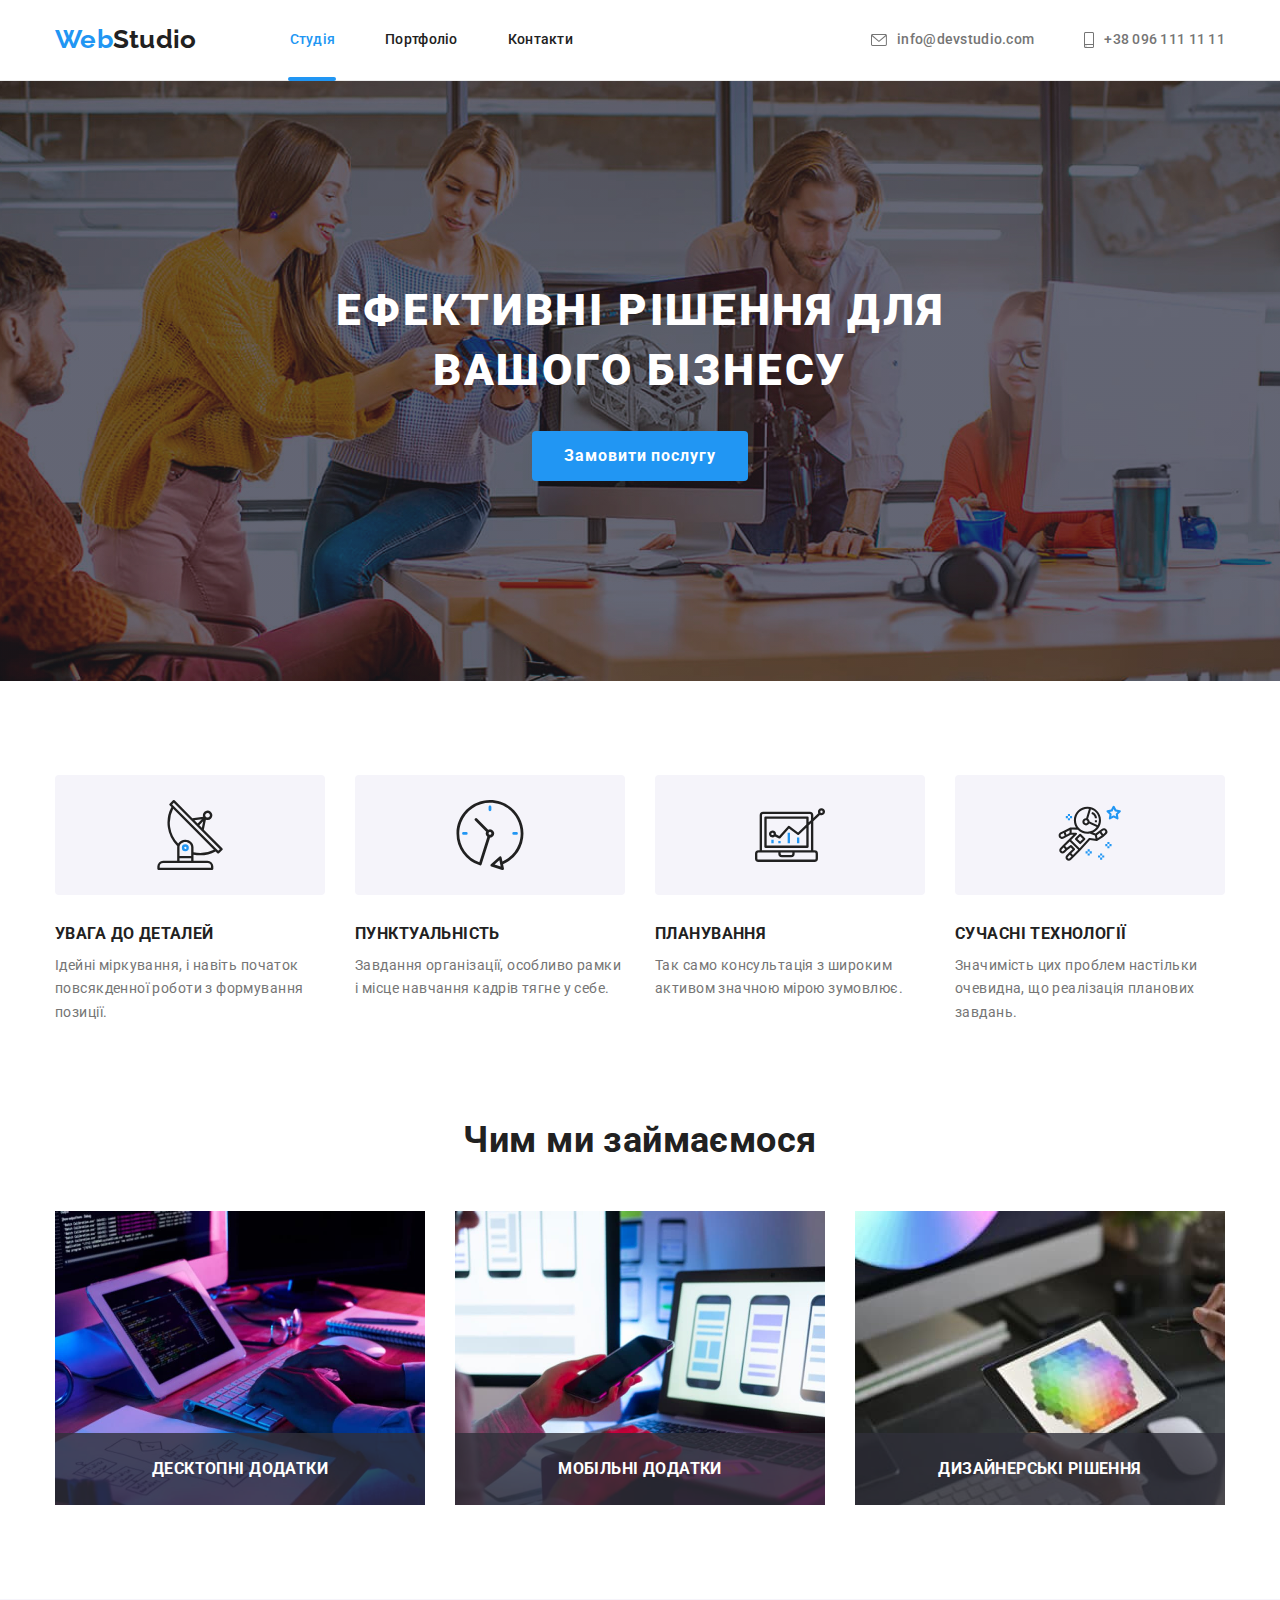
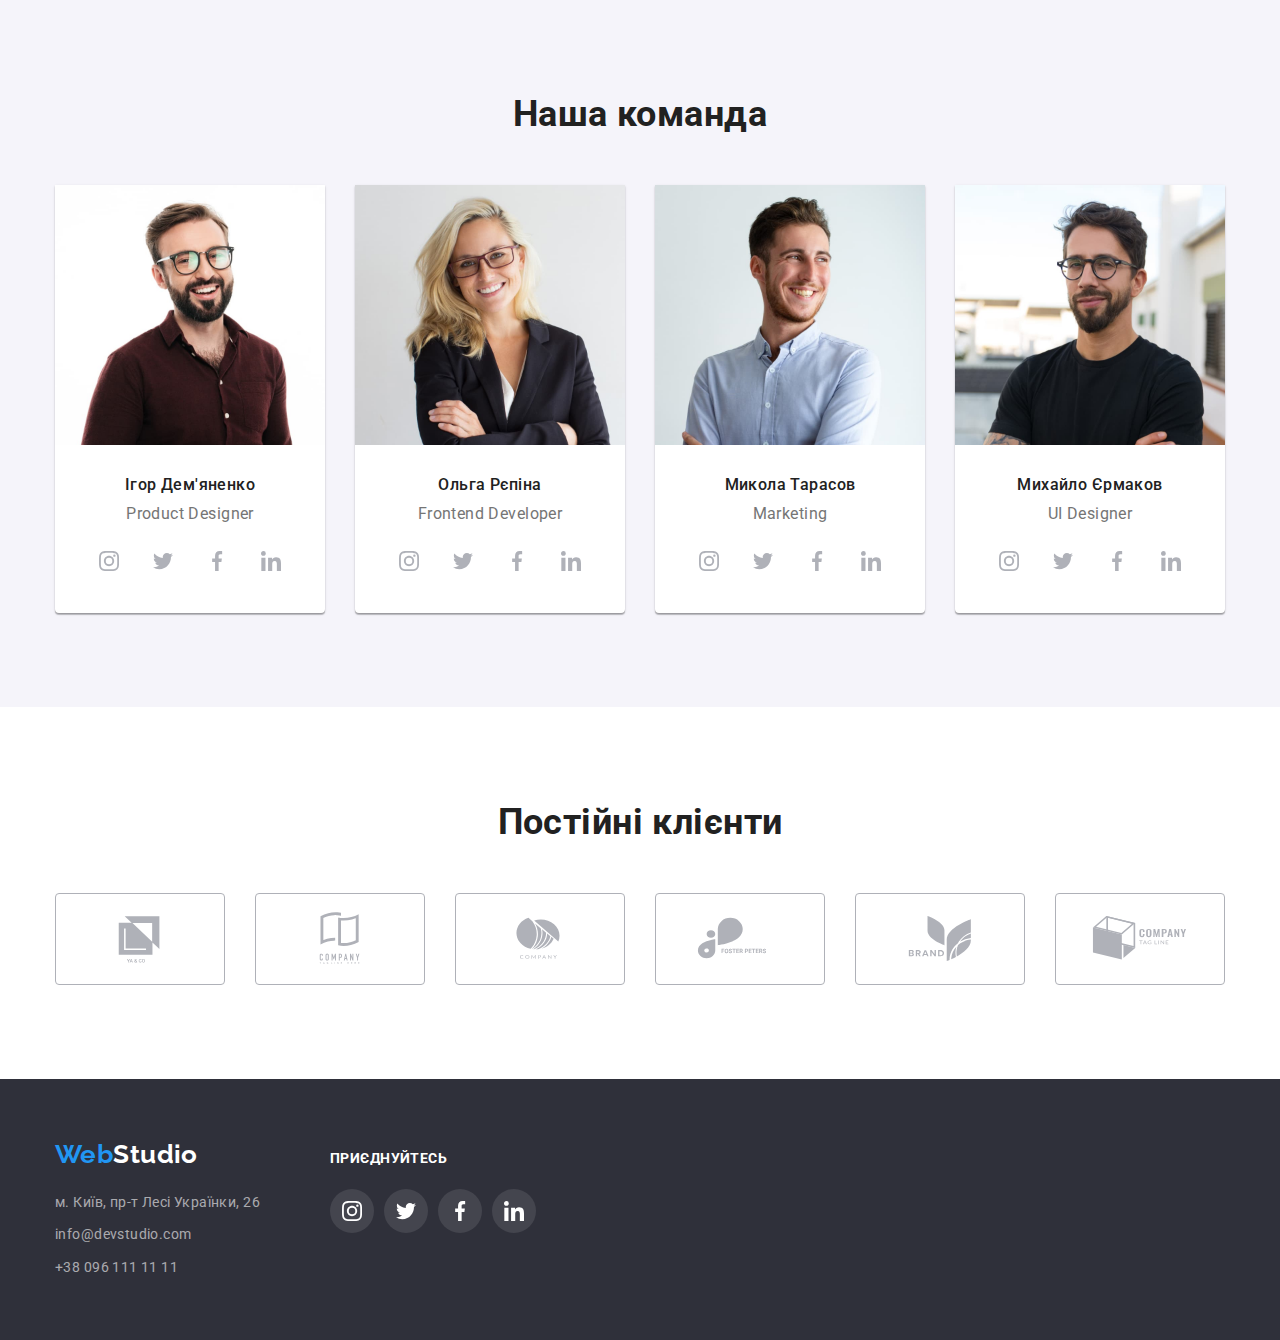
==== index.html @ 218846e5 "зробила модальне вікно" ====
<!DOCTYPE html>
<html lang="uk">
  <head>
    <meta charset="UTF-8" />
    <meta http-equiv="X-UA-Compatible" content="IE=edge" />
    <meta name="viewport" content="width=device-width, initial-scale=1.0" />
    <title>WebStudio</title>
    <link
      href="https://fonts.googleapis.com/css2?family=Raleway:wght@700&family=Roboto:wght@400;500;700;900&display=swap"
      rel="stylesheet"
    />
    <link
      rel="stylesheet"
      href="https://cdnjs.cloudflare.com/ajax/libs/modern-normalize/1.1.0/modern-normalize.min.css"
    />
    <link rel="stylesheet" href="./css/styles.css" />
  </head>
  <body>
    <header class="header">
      <div class="container main-nav">
        <nav class="nav">
          <a href="./index.html" class="logo link"
            >Web<span class="logo-header">Studio</span></a
          >
          <ul class="nav-list lists">
            <li class="nav-item">
              <a href="./index.html" class="nav-link link current">Студія</a>
            </li>
            <li class="nav-item">
              <a href="./portfolio.html" class="nav-link link">Портфоліо</a>
            </li>
            <li class="nav-item">
              <a href="" class="nav-link link">Контакти</a>
            </li>
          </ul>
        </nav>
        <ul class="auth-list lists">
          <li class="contact-item">
            <a href="mailto:info@devstudio.com" class="contact-link link">
              <svg class="mail-icon">
                <use href="./images/icons.svg#icon-mail-icon"></use>
              </svg>
              info@devstudio.com</a
            >
          </li>
          <li class="contact-item">
            <a href="tel:+380961111111" class="contact-link link"
              ><svg class="phone-icon">
                <use href="./images/icons.svg#icon-phone-icon"></use>
              </svg>
              +38 096 111 11 11</a
            >
          </li>
        </ul>
      </div>
    </header>
    <main>
      <section class="hero">
        <h1 class="hero-title">Ефективні рішення для вашого бізнесу</h1>
        <button type="button" class="hero-btn" data-modal-open>
          Замовити послугу
        </button>
      </section>
      <section class="features section">
        <div class="container">
          <h2 class="visually-hidden">Особливості</h2>
          <ul class="feature-list lists">
            <li class="feat-item">
              <div class="icon-box">
                <svg class="feat-icon">
                  <use href="./images/icons.svg#icon-feature-icon-1"></use>
                </svg>
              </div>
              <h3 class="feat-title">Увага до деталей</h3>
              <p class="feat-desc">
                Ідейні міркування, і навіть початок повсякденної роботи з
                формування позиції.
              </p>
            </li>
            <li class="feat-item">
              <div class="icon-box">
                <svg class="feat-icon">
                  <use href="./images/icons.svg#icon-feature-icon-2"></use>
                </svg>
              </div>
              <h3 class="feat-title">Пунктуальність</h3>
              <p class="feat-desc">
                Завдання організації, особливо рамки і місце навчання кадрів
                тягне у себе.
              </p>
            </li>
            <li class="feat-item">
              <div class="icon-box">
                <svg class="feat-icon">
                  <use href="./images/icons.svg#icon-feature-icon-3"></use>
                </svg>
              </div>
              <h3 class="feat-title">Планування</h3>
              <p class="feat-desc">
                Так само консультація з широким активом значною мірою зумовлює.
              </p>
            </li>
            <li class="feat-item">
              <div class="icon-box">
                <svg class="feat-icon">
                  <use href="./images/icons.svg#icon-feature-icon-4"></use>
                </svg>
              </div>
              <h3 class="feat-title">Сучасні технології</h3>
              <p class="feat-desc">
                Значимість цих проблем настільки очевидна, що реалізація
                планових завдань.
              </p>
            </li>
          </ul>
        </div>
      </section>
      <section class="about section">
        <div class="container">
          <h2 class="about-title">Чим ми займаємося</h2>
          <ul class="photo-list lists">
            <li class="about-item">
              <img
                src="./images/img.jpg"
                alt="Робочий процес"
                width="370"
                class="img-item"
              />
              <h3>Десктопні додатки</h3>
            </li>
            <li class="about-item">
              <img
                src="./images/box2.jpg"
                alt="Адаптивна верстка"
                width="370"
                class="img-item"
              />
              <h3>Мобільні додатки</h3>
            </li>
            <li class="about-item">
              <img
                src="./images/box3.jpg"
                alt="Схема кольорів"
                width="370"
                class="img-item"
              />
              <h3>Дизайнерські рішення</h3>
            </li>
          </ul>
        </div>
      </section>
      <section class="team section">
        <div class="container">
          <h2 class="team-title">Наша команда</h2>
          <ul class="team-list lists">
            <li class="team-worker">
              <img
                src="./images/man1.jpg"
                alt="Ігор Дем'яненко"
                width="270"
                class="img-team"
              />
              <div class="team-info">
                <h3 class="worker-name">Ігор Дем'яненко</h3>
                <p class="worker-position">Product Designer</p>
                <ul class="team-social lists">
                  <li class="social-item">
                    <a href="" class="social-link"
                      ><svg class="social-icon">
                        <use href="./images/icons.svg#icon-inst-icon"></use>
                      </svg>
                    </a>
                  </li>
                  <li class="social-item">
                    <a href="" class="social-link"
                      ><svg class="social-icon">
                        <use href="./images/icons.svg#icon-twitter-icon"></use>
                      </svg>
                    </a>
                  </li>
                  <li class="social-item">
                    <a href="" class="social-link"
                      ><svg class="social-icon">
                        <use href="./images/icons.svg#icon-facebook-icon"></use>
                      </svg>
                    </a>
                  </li>
                  <li class="social-item">
                    <a href="" class="social-link"
                      ><svg class="social-icon">
                        <use href="./images/icons.svg#icon-linkedin-icon"></use>
                      </svg>
                    </a>
                  </li>
                </ul>
              </div>
            </li>
            <li class="team-worker">
              <img
                src="./images/man2.jpg"
                alt="Ольга Рєпіна"
                width="270"
                class="img-team"
              />
              <div class="team-info">
                <h3 class="worker-name">Ольга Рєпіна</h3>
                <p class="worker-position">Frontend Developer</p>
                <ul class="team-social lists">
                  <li class="social-item">
                    <a href="" class="social-link"
                      ><svg class="social-icon">
                        <use href="./images/icons.svg#icon-inst-icon"></use>
                      </svg>
                    </a>
                  </li>
                  <li class="social-item">
                    <a href="" class="social-link"
                      ><svg class="social-icon">
                        <use href="./images/icons.svg#icon-twitter-icon"></use>
                      </svg>
                    </a>
                  </li>
                  <li class="social-item">
                    <a href="" class="social-link"
                      ><svg class="social-icon">
                        <use href="./images/icons.svg#icon-facebook-icon"></use>
                      </svg>
                    </a>
                  </li>
                  <li class="social-item">
                    <a href="" class="social-link"
                      ><svg class="social-icon">
                        <use href="./images/icons.svg#icon-linkedin-icon"></use>
                      </svg>
                    </a>
                  </li>
                </ul>
              </div>
            </li>
            <li class="team-worker">
              <img
                src="./images/man3.jpg"
                alt="Микола Тарасов"
                width="270"
                class="img-team"
              />
              <div class="team-info">
                <h3 class="worker-name">Микола Тарасов</h3>
                <p class="worker-position">Marketing</p>
                <ul class="team-social lists">
                  <li class="social-item">
                    <a href="" class="social-link"
                      ><svg class="social-icon">
                        <use href="./images/icons.svg#icon-inst-icon"></use>
                      </svg>
                    </a>
                  </li>
                  <li class="social-item">
                    <a href="" class="social-link"
                      ><svg class="social-icon">
                        <use href="./images/icons.svg#icon-twitter-icon"></use>
                      </svg>
                    </a>
                  </li>
                  <li class="social-item">
                    <a href="" class="social-link"
                      ><svg class="social-icon">
                        <use href="./images/icons.svg#icon-facebook-icon"></use>
                      </svg>
                    </a>
                  </li>
                  <li class="social-item">
                    <a href="" class="social-link"
                      ><svg class="social-icon">
                        <use href="./images/icons.svg#icon-linkedin-icon"></use>
                      </svg>
                    </a>
                  </li>
                </ul>
              </div>
            </li>
            <li class="team-worker">
              <img
                src="./images/man4.jpg"
                alt="Михайло Єрмаков"
                width="270"
                class="img-team"
              />
              <div class="team-info">
                <h3 class="worker-name">Михайло Єрмаков</h3>
                <p class="worker-position">UI Designer</p>
                <ul class="team-social lists">
                  <li class="social-item">
                    <a href="" class="social-link"
                      ><svg class="social-icon">
                        <use href="./images/icons.svg#icon-inst-icon"></use>
                      </svg>
                    </a>
                  </li>
                  <li class="social-item">
                    <a href="" class="social-link"
                      ><svg class="social-icon">
                        <use href="./images/icons.svg#icon-twitter-icon"></use>
                      </svg>
                    </a>
                  </li>
                  <li class="social-item">
                    <a href="" class="social-link"
                      ><svg class="social-icon">
                        <use href="./images/icons.svg#icon-facebook-icon"></use>
                      </svg>
                    </a>
                  </li>
                  <li class="social-item">
                    <a href="" class="social-link"
                      ><svg class="social-icon">
                        <use href="./images/icons.svg#icon-linkedin-icon"></use>
                      </svg>
                    </a>
                  </li>
                </ul>
              </div>
            </li>
          </ul>
        </div>
      </section>
      <section class="our-clients section">
        <div class="container">
          <h2 class="clients-title">Постійні клієнти</h2>
          <ul class="clients-list lists">
            <li class="clients-item">
              <a href="" class="client-link">
                <svg class="partner-icon">
                  <use href="./images/icons.svg#icon-client-logo-1"></use>
                </svg>
              </a>
            </li>
            <li class="clients-item">
              <a href="" class="client-link">
                <svg class="partner-icon">
                  <use href="./images/icons.svg#icon-client-logo-2"></use>
                </svg>
              </a>
            </li>
            <li class="clients-item">
              <a href="" class="client-link">
                <svg class="partner-icon">
                  <use href="./images/icons.svg#icon-client-logo-3"></use>
                </svg>
              </a>
            </li>
            <li class="clients-item">
              <a href="" class="client-link">
                <svg class="partner-icon">
                  <use href="./images/icons.svg#icon-client-logo-4"></use>
                </svg>
              </a>
            </li>
            <li class="clients-item">
              <a href="" class="client-link">
                <svg class="partner-icon">
                  <use href="./images/icons.svg#icon-client-logo-5"></use>
                </svg>
              </a>
            </li>
            <li class="clients-item">
              <a href="" class="client-link">
                <svg class="partner-icon">
                  <use href="./images/icons.svg#icon-client-logo-6"></use>
                </svg>
              </a>
            </li>
          </ul>
        </div>
      </section>
    </main>
    <footer class="footer">
      <div class="footer-wrap container">
        <div>
          <a href="./index.html" class="logo link"
            >Web<span class="logo-footer">Studio</span></a
          >
          <address class="address">
            <ul class="address-list lists">
              <li class="address-item">
                <a
                  href="https://www.google.com.ua/maps/place/%D0%B1%D1%83%D0%BB.+%D0%9B%D0%B5%D1%81%D0%B8+%D0%A3%D0%BA%D1%80%D0%B0%D0%B8%D0%BD%D0%BA%D0%B8,+26,+%D0%9A%D0%B8%D0%B5%D0%B2,+02000/@50.4265807,30.5383858,17z/data=!3m1!4b1!4m5!3m4!1s0x40d4cf0e033ecbe9:0x57a4dffefec77da0!8m2!3d50.4265807!4d30.5383858?hl=ru"
                  target="_blank"
                  rel="noopener noreferrer"
                  class="footer-link link"
                  >м. Київ, пр-т Лесі Українки, 26</a
                >
              </li>
              <li class="address-item">
                <a href="mailto:info@devstudio.com" class="footer-link link"
                  >info@devstudio.com</a
                >
              </li>
              <li class="address-item">
                <a href="tel:+380961111111" class="footer-link link"
                  >+38 096 111 11 11</a
                >
              </li>
            </ul>
          </address>
        </div>
        <div class="footer-social">
          <p class="join">приєднуйтесь</p>
          <ul class="soc-list lists">
            <li class="soc-item">
              <a href="" class="soc-link">
                <svg class="soc-icon">
                  <use href="./images/icons.svg#icon-inst-icon"></use>
                </svg>
              </a>
            </li>
            <li class="soc-item">
              <a href="" class="soc-link">
                <svg class="soc-icon">
                  <use href="./images/icons.svg#icon-twitter-icon"></use>
                </svg>
              </a>
            </li>
            <li class="soc-item">
              <a href="" class="soc-link">
                <svg class="soc-icon">
                  <use href="./images/icons.svg#icon-facebook-icon"></use>
                </svg>
              </a>
            </li>
            <li class="soc-item">
              <a href="" class="soc-link">
                <svg class="soc-icon">
                  <use href="./images/icons.svg#icon-linkedin-icon"></use>
                </svg>
              </a>
            </li>
          </ul>
        </div>
      </div>
    </footer>
    <!-- modal -->
    <div class="backdrop is-hidden" data-modal>
      <div class="modal">
        <button class="close-btn" type="button" data-modal-close>
          <svg class="close-icon">
            <use href="./images/icons.svg#icon-close-btn"></use>
          </svg>
        </button>
      </div>
    </div>
    <script src="./js/modal.js"></script>
  </body>
</html>
---- css/styles.css ----
:root {
  --primary-color-bg: #ffffff;
  --primary-text-color: #757575;
  --primary-black-color: #212121;
  --primary-white-color: #ffffff;
  --secondary-dark-bg-color: #2f303a;
  --secondary-light-bg-color: #f5f4fa;
  --border-color: #eeeeee;
  --shadow-team-card: 0px 1px 3px rgba(0, 0, 0, 0.12),
    0px 1px 1px rgba(0, 0, 0, 0.14), 0px 2px 1px rgba(0, 0, 0, 0.2);
  --color-active-btn: #188ce8;
  --footer-link-color: rgba(255, 255, 255, 0.6);
  --accent-color: #2196f3;
  --header-border: #ececec;
  --icon-grey-color: #afb1b8;
  --bg-footer-link: rgba(255, 255, 255, 0.1);
  --hidden-hero-bg: #c4c4c4;
  --hover-shadow-card: 0px 1px 1px rgba(0, 0, 0, 0.12),
    0px 4px 4px rgba(0, 0, 0, 0.06), 1px 4px 6px rgba(0, 0, 0, 0.16);
  --shadow-filter-btn: 0px 3px 1px rgba(0, 0, 0, 0.1),
    0px 1px 2px rgba(0, 0, 0, 0.08), 0px 2px 2px rgba(0, 0, 0, 0.12);
  --backdrop-color: rgba(0, 0, 0, 0.2);
  --box-label: rgba(47, 48, 58, 0.8);
  --transition-duration: 250ms;
  --timing-function: cubic-bezier(0.4, 0, 0.2, 1);
}
body {
  background: var(--primary-color-bg);
  font-family: 'Roboto', sans-serif;
  letter-spacing: 0.03em;
  line-height: 1.7;
  font-size: 14px;
  color: var(--primary-black-color);
}

.container {
  width: 1200px;
  margin: 0 auto;
  padding: 0 15px;
}
h1,
h2,
h3,
h4,
h5,
h6,
p {
  margin: 0;
}
.section {
  padding: 94px 0;
}
.lists {
  margin: 0;
  padding: 0;
  list-style: none;
}
.link {
  text-decoration: none;
}

/* header */

.header {
  min-width: 1200px;
  font-weight: 500;
  font-size: 14px;
  line-height: 1.14;
  letter-spacing: 0.02em;
  border-bottom: 1px solid var(--header-border);
}

.main-nav,
.nav {
  display: flex;
  align-items: center;
}
.logo {
  font-family: 'Raleway', sans-serif;
  color: var(--accent-color);
  font-weight: 700;
  font-size: 26px;
  line-height: 1.2;
}
.nav-list {
  display: flex;
  margin-left: 93px;
}
.nav-item:not(:last-child) {
  margin-right: 50px;
}
.nav-link {
  display: block;
  padding: 32px 0;
}
.nav-link,
.logo-header {
  color: var(--primary-black-color);
}
.auth-list {
  display: flex;
  margin-left: auto;
}
.contact-item + .contact-item {
  margin-left: 50px;
}
.contact-link {
  display: inline-flex;
  align-items: center;
  padding: 32px 0;
  color: var(--primary-text-color);
}
.nav-item {
  position: relative;
}
.link:focus,
.link:hover {
  color: var(--accent-color);
}
.phone-icon {
  width: 10px;
  height: 16px;
  margin-right: 10px;
  fill: currentColor;
}
.mail-icon {
  width: 16px;
  height: 12px;
  margin-right: 10px;
  fill: currentColor;
}
.current {
  color: var(--accent-color);
}
.current::after {
  position: absolute;
  bottom: -1px;
  left: 50%;
  transform: translate(-50%);
  content: '';
  display: block;
  width: 48px;
  height: 4px;
  border-radius: 2px;
  background-color: var(--accent-color);
}
/* hero */
.hero {
  max-width: 1600px;
  height: 600px;
  background-image: linear-gradient(
      rgba(47, 48, 58, 0.4),
      rgba(47, 48, 58, 0.4)
    ),
    url(../images/bg-img.jpg);
  background-color: var(--hidden-hero-bg);
  background-repeat: no-repeat;
  background-size: cover;
  background-position: center;
  margin: 0 auto;
  padding: 200px 0;
}

.hero-title {
  margin: 0 auto;
  margin-bottom: 30px;
  font-weight: 900;
  font-size: 44px;
  line-height: 1.36;
  text-align: center;
  letter-spacing: 0.06em;
  text-transform: uppercase;
  max-width: 696px;
  color: var(--primary-white-color);
}
.hero-btn {
  display: block;
  margin-left: auto;
  margin-right: auto;
  padding: 10px 32px;
  font-family: inherit;
  font-size: 16px;
  font-weight: 700;
  line-height: 1.9;
  letter-spacing: 0.06em;
  border: none;
  border-radius: 4px;
  color: var(--primary-white-color);
  background: var(--accent-color);
  cursor: pointer;
}
.hero-btn:hover,
.hero-btn:focus {
  background: var(--color-active-btn);
  box-shadow: 0px 4px 4px rgba(0, 0, 0, 0.15);
}
.visually-hidden {
  position: absolute;
  white-space: nowrap;
  width: 1px;
  height: 1px;
  overflow: hidden;
  border: 0;
  padding: 0;
  clip: rect(0 0 0 0);
  clip-path: inset(50%);
  margin: -1px;
}

/* features */
.features {
  padding-bottom: 47px;
}
.feat-title {
  line-height: 1.14;
  text-transform: uppercase;
  margin-bottom: 10px;
}
.feature-list {
  display: flex;
}
.feat-item {
  width: 270px;
}
.feat-item:not(:last-child) {
  margin-right: 30px;
}
.icon-box {
  display: flex;
  margin-bottom: 30px;
  align-items: center;
  justify-content: center;
  height: 120px;
  border-radius: 4px;
  background-color: var(--secondary-light-bg-color);
}
.feat-icon {
  height: 70px;
  width: 70px;
}
.feat-desc {
  color: var(--primary-text-color);
}

/* about */
.about {
  padding-top: 47px;
}
.about-title,
.team-title {
  margin-bottom: 50px;
  font-size: 36px;
  line-height: 1.17;
  text-align: center;
}
.photo-list {
  display: flex;
}
.photo-list > li:not(:last-child) {
  margin-right: 30px;
}
.about-item {
  position: relative;
}
.about-item h3 {
  position: absolute;
  bottom: 0;
  width: 100%;
  padding: 27px 0;
  line-height: 1.14;
  text-transform: uppercase;
  color: var(--primary-white-color);
  background: var(--box-label);
  text-align: center;
}
.img-item {
  display: block;
}
/* team */
.team {
  min-width: 1200px;
  background: var(--secondary-light-bg-color);
}
.team-list {
  display: flex;
}
.img-team {
  display: block;
}
.team-worker {
  width: 270px;
  background-color: var(--primary-color-bg);
  box-shadow: var(--shadow-team-card);
  border-radius: 0 0 4px 4px;
}
.team-worker:not(:last-child) {
  margin-right: 30px;
}
.team-info {
  padding: 30px 0;
}
.team-social {
  display: flex;
  justify-content: center;
  margin-top: 16px;
}
.social-link {
  display: flex;
  justify-content: center;
  align-items: center;
  height: 44px;
  width: 44px;
  background-color: transparent;
  border-radius: 50%;
  color: var(--icon-grey-color);
}

.social-item:not(:last-child) {
  margin-right: 10px;
}
.social-icon {
  width: 20px;
  height: 20px;
  fill: currentColor;
}
.social-link:hover,
.social-link:focus {
  background-color: var(--accent-color);
  color: var(--primary-white-color);
}
.worker-name {
  margin-bottom: 10px;
  font-size: 16px;
  font-weight: 500;
  line-height: 1.19;
  text-align: center;
}
.worker-position {
  font-size: 16px;
  line-height: 1.19;
  color: var(--primary-text-color);
  text-align: center;
}
/* clients */
.clients-title {
  margin-bottom: 50px;
  font-size: 36px;
  line-height: 1.17;
  text-align: center;
}
.clients-list {
  display: flex;
}
.clients-item:not(:first-child) {
  margin-left: 30px;
}
.client-link {
  display: flex;
  justify-content: center;
  align-items: center;
  width: 170px;
  height: 92px;
  color: var(--icon-grey-color);
  border: 1px solid currentColor;
  border-radius: 4px;
}
.partner-icon {
  fill: currentColor;
  width: 106px;
  height: 60px;
}
.client-link:hover,
.client-link:focus {
  color: var(--accent-color);
}
/* footer */
.footer {
  min-width: 1200px;
  padding: 60px 0;
  background-color: var(--secondary-dark-bg-color);
}
.footer-wrap {
  display: flex;
  align-items: baseline;
}
.footer .logo {
  display: block;
  margin-bottom: 20px;
}
.logo .logo-footer {
  color: var(--primary-white-color);
}
.address {
  font-style: normal;
}
.address-item:not(:last-child) {
  margin-bottom: 9px;
}
.footer-link {
  font-size: 14px;
  font-weight: 400;
  line-height: 1.7;
  color: var(--footer-link-color);
}
.footer-link:hover,
.footer-link:focus {
  color: var(--primary-white-color);
}
.footer-social {
  margin-left: 70px;
}
.footer .soc-list {
  display: flex;
}
.soc-link {
  display: flex;
  padding: 12px 12px;
  width: 44px;
  height: 44px;
  background: var(--bg-footer-link);
  border-radius: 50%;
}
.soc-item:not(:last-child) {
  margin-right: 10px;
}
.soc-icon {
  width: 20px;
  height: 20px;
  fill: var(--primary-white-color);
}
.soc-link:hover,
.soc-link:focus {
  background: var(--accent-color);
}
.join {
  font-weight: 700;
  line-height: 1.4;
  text-transform: uppercase;
  color: var(--primary-white-color);
  margin-bottom: 20px;
}
.backdrop {
  position: fixed;
  top: 0;
  left: 0;
  width: 100%;
  height: 100%;
  background-color: var(--backdrop-color);
}
.modal {
  position: absolute;
  top: 50%;
  left: 50%;
  transform: translate(-50%, -50%);
  width: 530px;
  height: 580px;
  background: var(--primary-white-color);
}
.close-btn {
  position: absolute;
  top: 8px;
  right: 8px;
  display: inline-flex;
  justify-content: center;
  align-items: center;
  padding: 5px;
  background: inherit;
  border: 1px solid rgba(0, 0, 0, 0.1);
  border-radius: 50px;
  cursor: pointer;
}
.close-icon {
  width: 18px;
  height: 18px;
  fill: #000;
}
.backdrop.is-hidden {
  visibility: hidden;
  opacity: 0;
  pointer-events: none;
}
/* Portfolio */

.portfolio-filters {
  display: flex;
  justify-content: center;
  margin-bottom: 50px;
}
.filt-item:not(:last-child) {
  margin-right: 8px;
}

.filter-btn {
  padding: 6px 22px;
  background: var(--secondary-light-bg-color);
  color: var(--primary-black-color);
  font-family: inherit;
  font-size: 16px;
  font-weight: 500;
  line-height: 1.6;
  cursor: pointer;
  border: none;
  border-radius: 4px;
}

.filter-btn:hover,
.filter-btn:focus {
  background: var(--accent-color);
  color: var(--primary-white-color);
  box-shadow: var(--shadow-filter-btn);
}

.card-list {
  display: flex;
  justify-content: center;
  flex-wrap: wrap;
  margin: -15px;
}
.card {
  width: 370px;
  margin: 15px;
}
.card-link:hover,
.card-link:focus {
  display: block;
  box-shadow: var(--hover-shadow-card);
}
.card-img {
  display: block;
}
.card-info {
  padding: 20px 24px;
  border: 1px solid #eeeeee;
  border-top: none;
}
.all-title {
  color: var(--primary-black-color);
  font-size: 18px;
  line-height: 2;
  letter-spacing: 0.06em;
  margin-bottom: 4px;
}
.card-desc {
  font-size: 16px;
  line-height: 1.9;
  color: var(--primary-text-color);
}
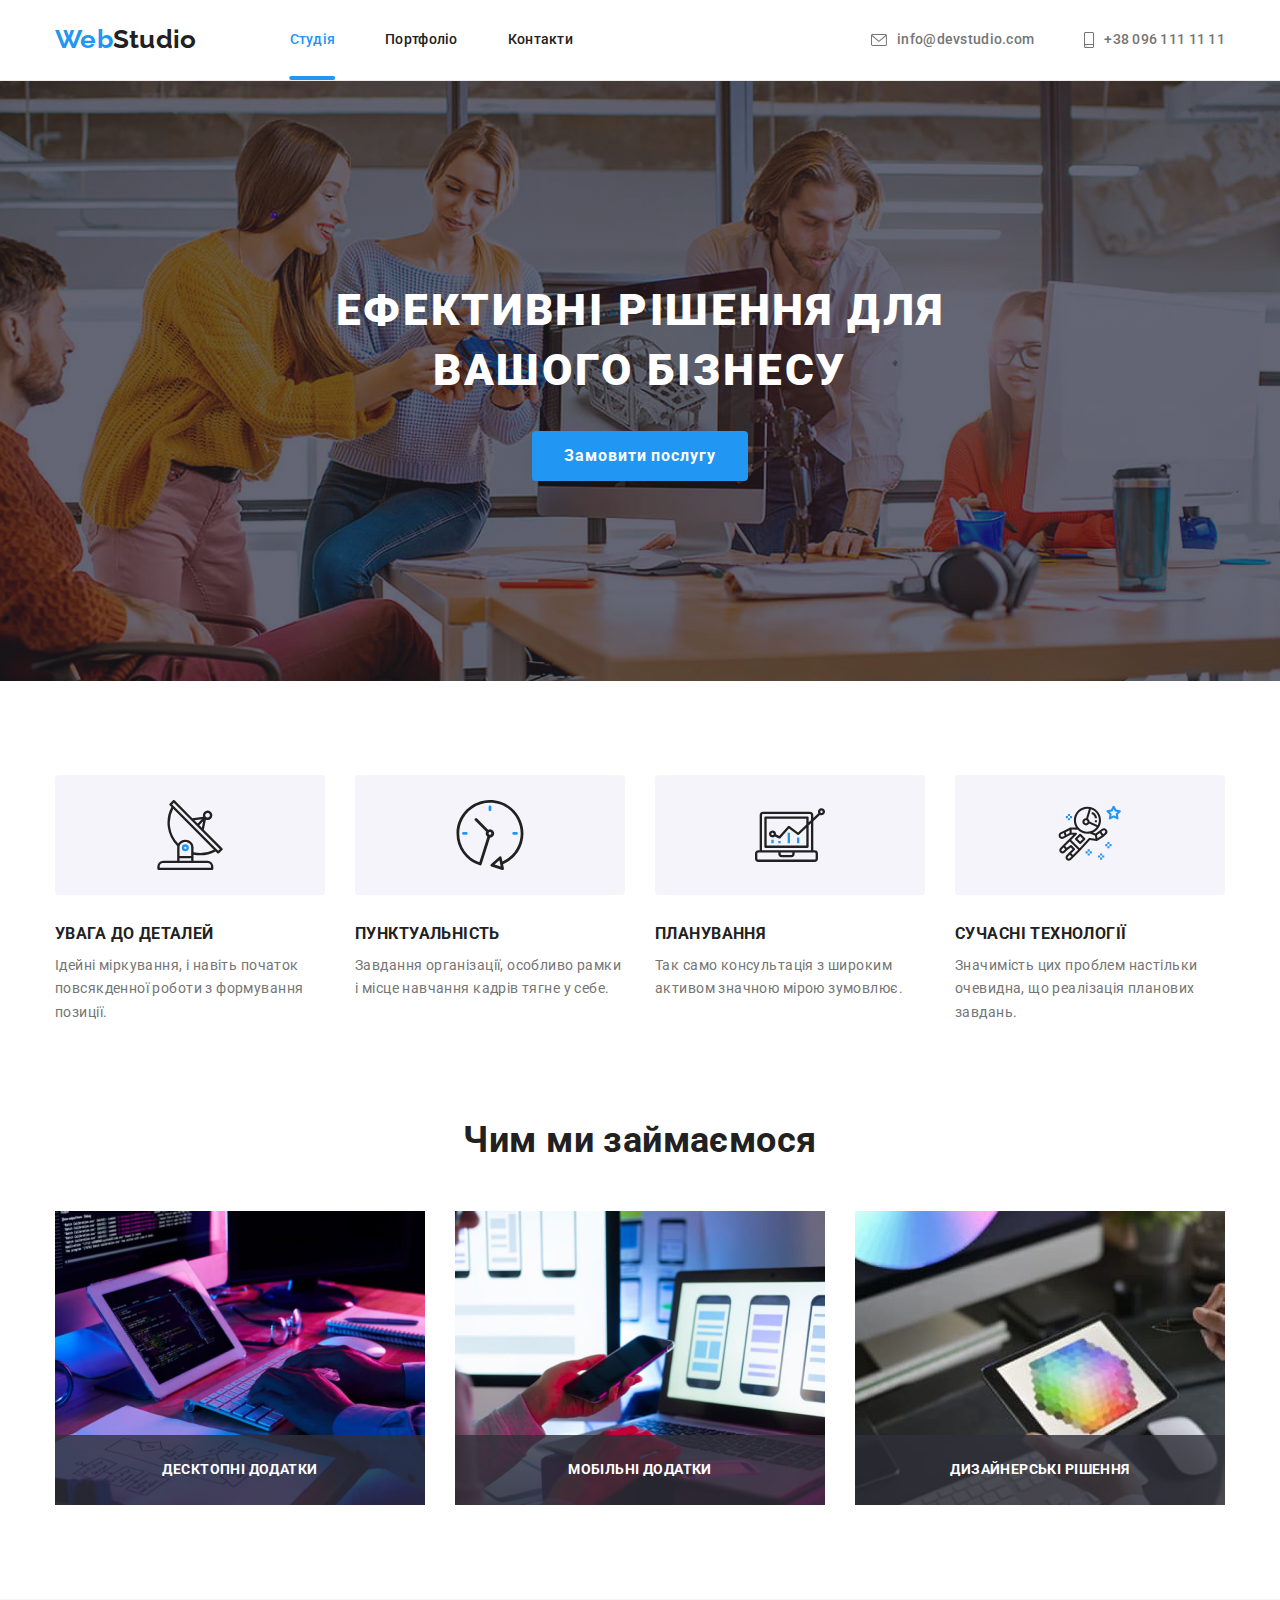
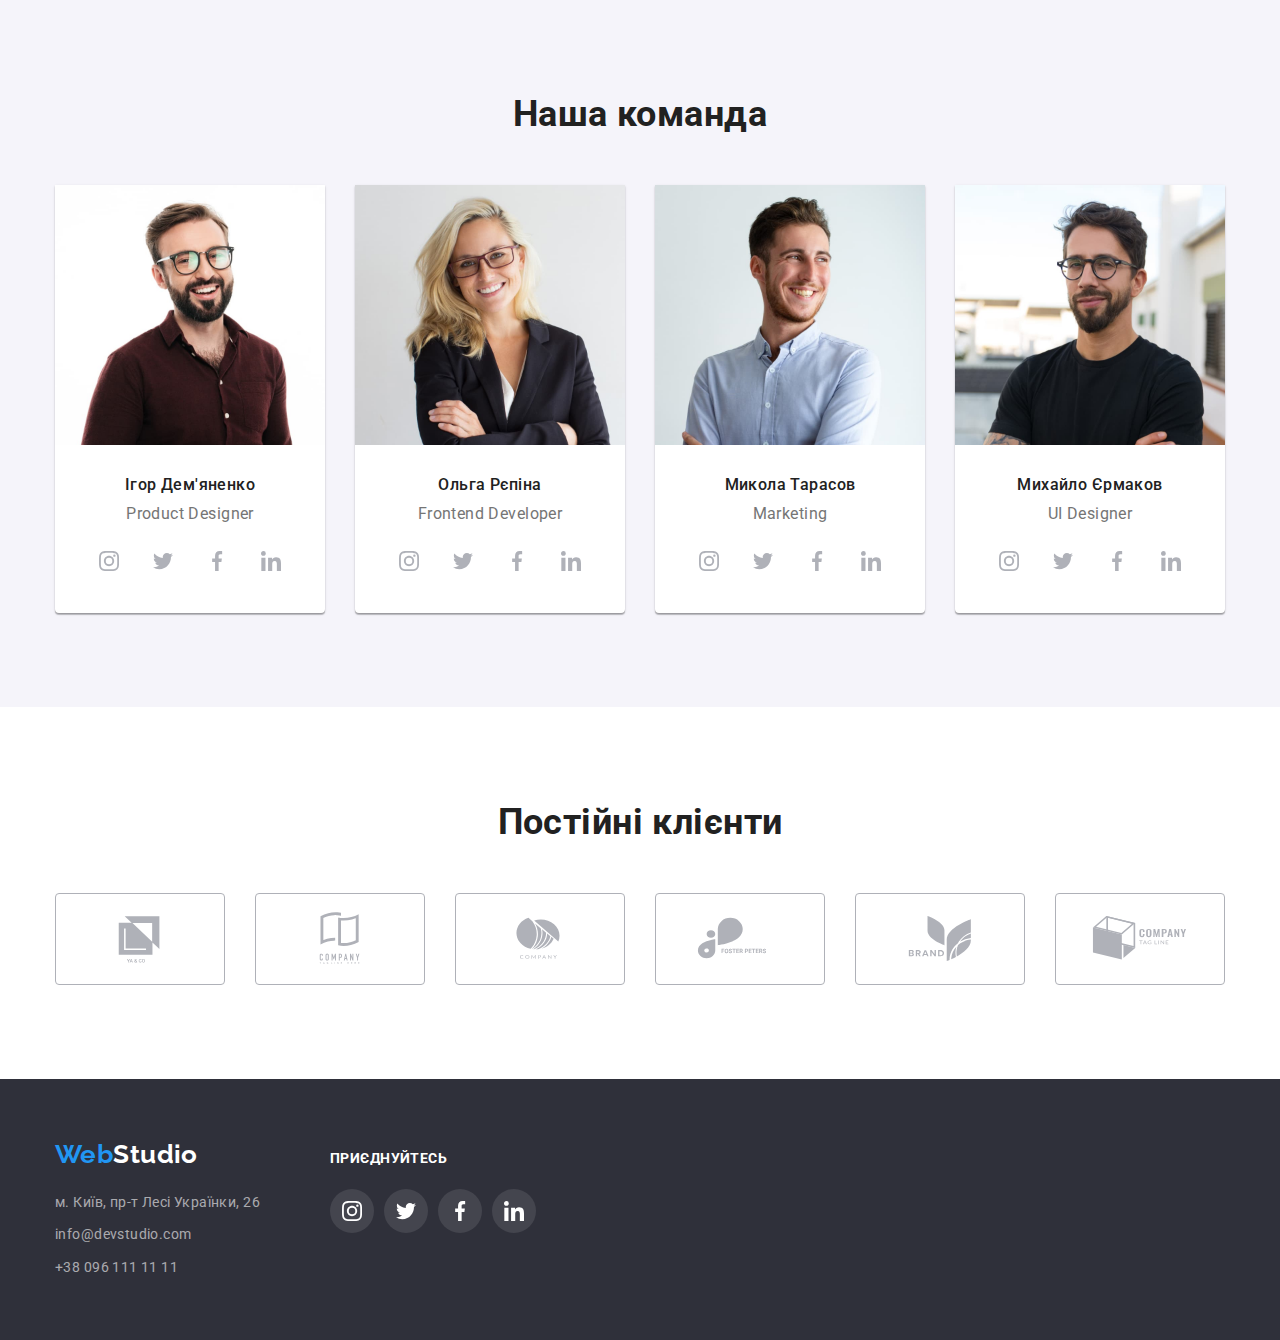
==== commit 1ebc2ca7: "зміни" ====
--- a/index.html
+++ b/index.html
@@ -126,7 +126,7 @@
                 width="370"
                 class="img-item"
               />
-              <h3>Десктопні додатки</h3>
+              <p>Десктопні додатки</p>
             </li>
             <li class="about-item">
               <img
@@ -135,7 +135,7 @@
                 width="370"
                 class="img-item"
               />
-              <h3>Мобільні додатки</h3>
+              <p>Мобільні додатки</p>
             </li>
             <li class="about-item">
               <img
@@ -144,7 +144,7 @@
                 width="370"
                 class="img-item"
               />
-              <h3>Дизайнерські рішення</h3>
+              <p>Дизайнерські рішення</p>
             </li>
           </ul>
         </div>
--- a/css/styles.css
+++ b/css/styles.css
@@ -32,7 +32,18 @@
   font-size: 14px;
   color: var(--primary-black-color);
 }
-
+.visually-hidden {
+  position: absolute;
+  white-space: nowrap;
+  width: 1px;
+  height: 1px;
+  overflow: hidden;
+  border: 0;
+  padding: 0;
+  clip: rect(0 0 0 0);
+  clip-path: inset(50%);
+  margin: -1px;
+}
 .container {
   width: 1200px;
   margin: 0 auto;
@@ -96,6 +107,11 @@
 .nav-link,
 .logo-header {
   color: var(--primary-black-color);
+  transition: color var(--transition-duration) var(--timing-function);
+}
+.nav-link:focus,
+.nav-link:hover {
+  color: var(--accent-color);
 }
 .auth-list {
   display: flex;
@@ -109,14 +125,16 @@
   align-items: center;
   padding: 32px 0;
   color: var(--primary-text-color);
+  transition: color var(--transition-duration) var(--timing-function);
+}
+.contact-link:hover,
+.contact-link:focus {
+  color: var(--accent-color);
 }
 .nav-item {
   position: relative;
 }
-.link:focus,
-.link:hover {
-  color: var(--accent-color);
-}
+
 .phone-icon {
   width: 10px;
   height: 16px;
@@ -134,12 +152,12 @@
 }
 .current::after {
   position: absolute;
-  bottom: -1px;
+  bottom: 0;
   left: 50%;
   transform: translate(-50%);
   content: '';
   display: block;
-  width: 48px;
+  width: 100%;
   height: 4px;
   border-radius: 2px;
   background-color: var(--accent-color);
@@ -186,25 +204,17 @@
   border: none;
   border-radius: 4px;
   color: var(--primary-white-color);
-  background: var(--accent-color);
+  background-color: var(--accent-color);
+  box-shadow: none;
+  transition: background-color var(--transition-duration) var(--timing-function),
+    box-shadow background-color var(--transition-duration)
+      var(--timing-function);
   cursor: pointer;
 }
 .hero-btn:hover,
 .hero-btn:focus {
-  background: var(--color-active-btn);
+  background-color: var(--color-active-btn);
   box-shadow: 0px 4px 4px rgba(0, 0, 0, 0.15);
-}
-.visually-hidden {
-  position: absolute;
-  white-space: nowrap;
-  width: 1px;
-  height: 1px;
-  overflow: hidden;
-  border: 0;
-  padding: 0;
-  clip: rect(0 0 0 0);
-  clip-path: inset(50%);
-  margin: -1px;
 }
 
 /* features */
@@ -262,10 +272,14 @@
 .about-item {
   position: relative;
 }
-.about-item h3 {
+.about-item p {
   position: absolute;
   bottom: 0;
+  font-size: 14px;
+  font-weight: 700;
   width: 100%;
+  font-size: 14px;
+  font-weight: 700;
   padding: 27px 0;
   line-height: 1.14;
   text-transform: uppercase;
@@ -313,6 +327,8 @@
   background-color: transparent;
   border-radius: 50%;
   color: var(--icon-grey-color);
+  transition: color var(--transition-duration) var(--timing-function),
+    background-color var(--transition-duration) var(--timing-function);
 }
 
 .social-item:not(:last-child) {
@@ -363,6 +379,7 @@
   color: var(--icon-grey-color);
   border: 1px solid currentColor;
   border-radius: 4px;
+  transition: color var(--transition-duration) var(--timing-function);
 }
 .partner-icon {
   fill: currentColor;
@@ -401,6 +418,7 @@
   font-weight: 400;
   line-height: 1.7;
   color: var(--footer-link-color);
+  transition: color var(--transition-duration) var(--timing-function);
 }
 .footer-link:hover,
 .footer-link:focus {
@@ -417,8 +435,9 @@
   padding: 12px 12px;
   width: 44px;
   height: 44px;
-  background: var(--bg-footer-link);
+  background-color: var(--bg-footer-link);
   border-radius: 50%;
+  transition: background-color var(--transition-duration) var(--timing-function);
 }
 .soc-item:not(:last-child) {
   margin-right: 10px;
@@ -430,7 +449,7 @@
 }
 .soc-link:hover,
 .soc-link:focus {
-  background: var(--accent-color);
+  background-color: var(--accent-color);
 }
 .join {
   font-weight: 700;
@@ -446,15 +465,30 @@
   width: 100%;
   height: 100%;
   background-color: var(--backdrop-color);
+  opacity: 1;
+}
+.backdrop.is-hidden {
+  visibility: hidden;
+  opacity: 0;
+  pointer-events: none;
+  transition: opacity var(--transition-duration) var(--timing-function),
+    transform var(--transition-duration) var(--timing-function);
 }
 .modal {
   position: absolute;
   top: 50%;
   left: 50%;
-  transform: translate(-50%, -50%);
+  transform: translate(-50%, -50%) scale(1);
   width: 530px;
   height: 580px;
   background: var(--primary-white-color);
+  box-shadow: 0px 1px 3px rgba(0, 0, 0, 0.12), 0px 1px 1px rgba(0, 0, 0, 0.14),
+    0px 2px 1px rgba(0, 0, 0, 0.2);
+  border-radius: 4px;
+  transition: transform var(--transition-duration) var(--timing-function);
+}
+.backdrop.is-hidden .modal {
+  transform: translate(-50%, -50%) scale(0.9);
 }
 .close-btn {
   position: absolute;
@@ -474,11 +508,10 @@
   height: 18px;
   fill: #000;
 }
-.backdrop.is-hidden {
-  visibility: hidden;
-  opacity: 0;
-  pointer-events: none;
-}
+.no-scroll {
+  overflow: hidden;
+}
+
 /* Portfolio */
 
 .portfolio-filters {
@@ -492,7 +525,7 @@
 
 .filter-btn {
   padding: 6px 22px;
-  background: var(--secondary-light-bg-color);
+  background-color: var(--secondary-light-bg-color);
   color: var(--primary-black-color);
   font-family: inherit;
   font-size: 16px;
@@ -501,11 +534,15 @@
   cursor: pointer;
   border: none;
   border-radius: 4px;
+  box-shadow: none;
+  transition: background-color var(--transition-duration) var(--timing-function),
+    color var(--transition-duration) var(--timing-function),
+    box-shadow var(--transition-duration) var(--timing-function);
 }
 
 .filter-btn:hover,
 .filter-btn:focus {
-  background: var(--accent-color);
+  background-color: var(--accent-color);
   color: var(--primary-white-color);
   box-shadow: var(--shadow-filter-btn);
 }
@@ -520,10 +557,24 @@
   width: 370px;
   margin: 15px;
 }
-.card-link:hover,
-.card-link:focus {
-  display: block;
-  box-shadow: var(--hover-shadow-card);
+
+.card-wrap {
+  position: relative;
+  overflow: hidden;
+}
+.overlay {
+  position: absolute;
+  width: 100%;
+  height: 100%;
+  padding: 63px 24px;
+  color: var(--primary-white-color);
+  background-color: rgba(33, 150, 243, 0.9);
+  transform: translateY(100%);
+  transition: transform var(--transition-duration) var(--timing-function);
+}
+.overlay p {
+  font-size: 18px;
+  line-height: 1.6;
 }
 .card-img {
   display: block;
@@ -545,3 +596,16 @@
   line-height: 1.9;
   color: var(--primary-text-color);
 }
+.card-link {
+  box-shadow: none;
+  transition: box-shadow var(--transition-duration) var(--timing-function);
+}
+.card-link:hover,
+.card-link:focus {
+  display: block;
+  box-shadow: var(--hover-shadow-card);
+}
+.card-link:hover .overlay,
+.card-link:focus .overlay {
+  transform: translateY(0%);
+}
